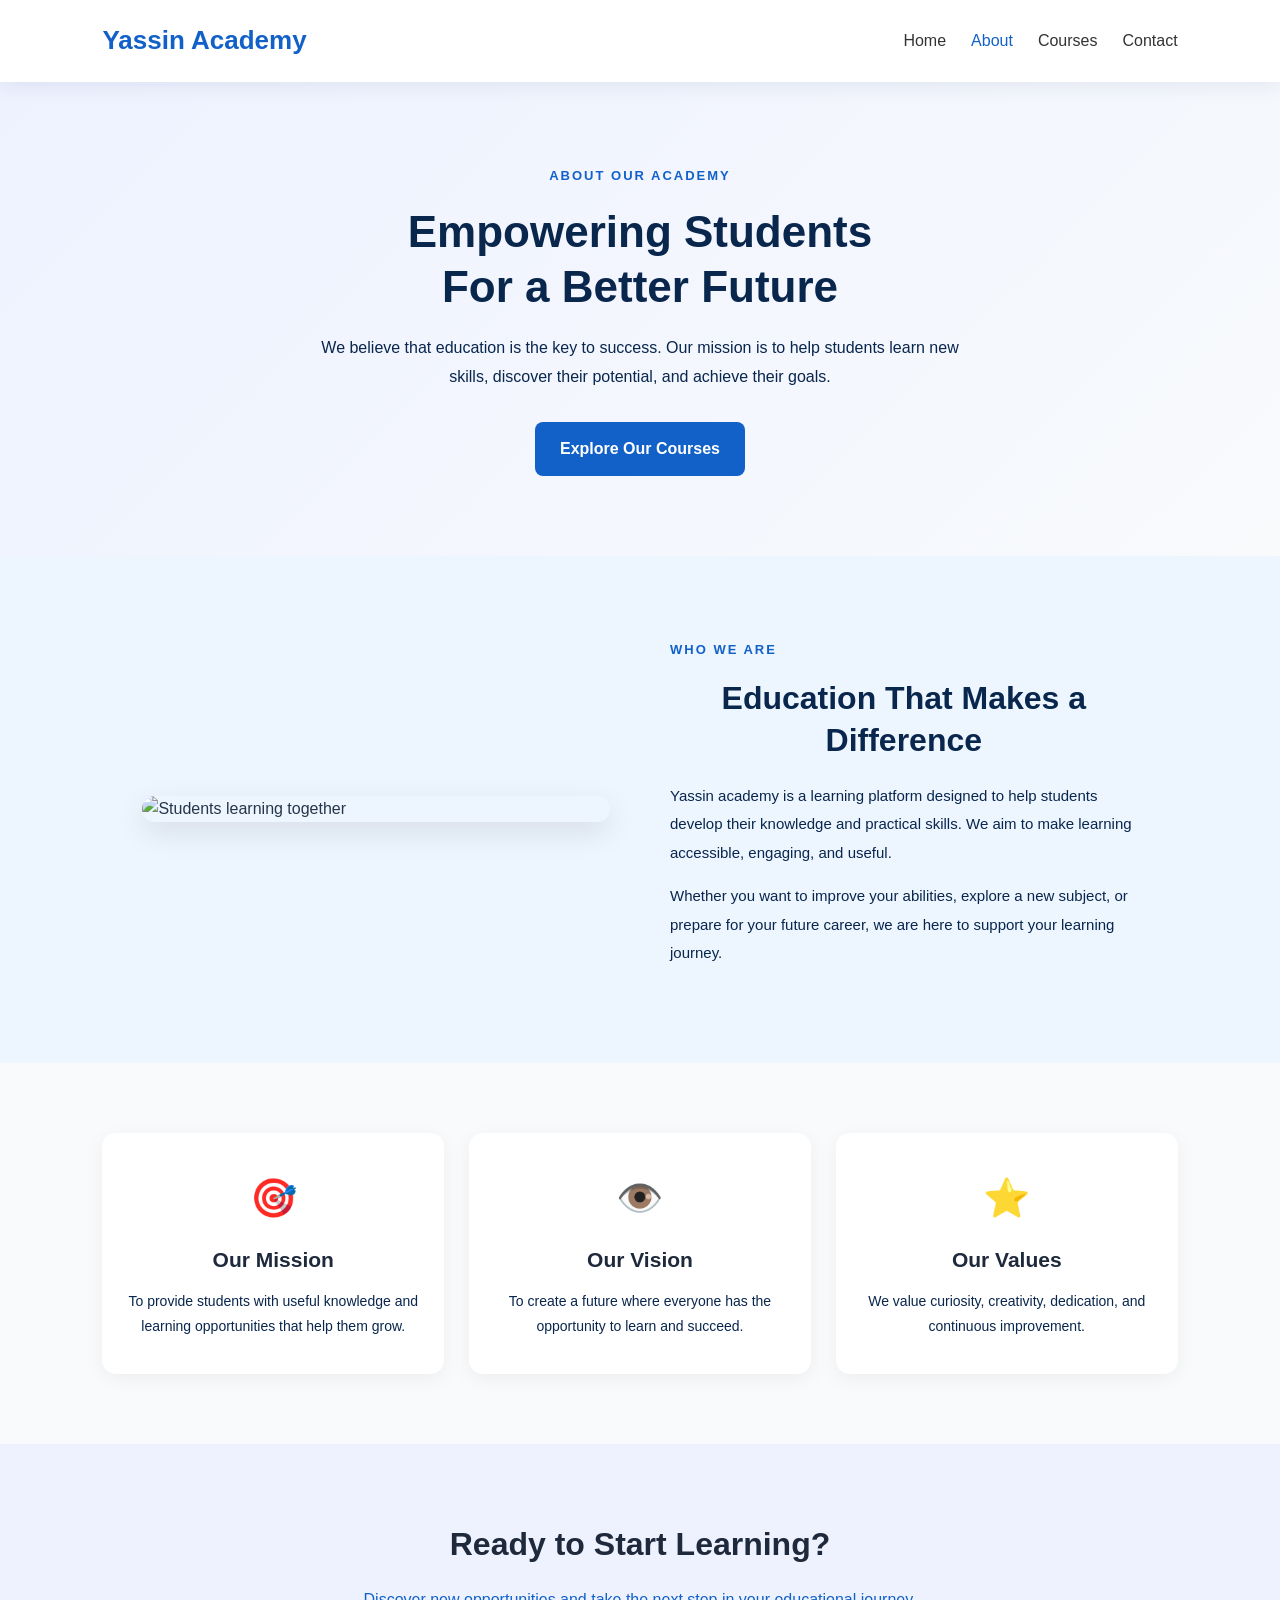
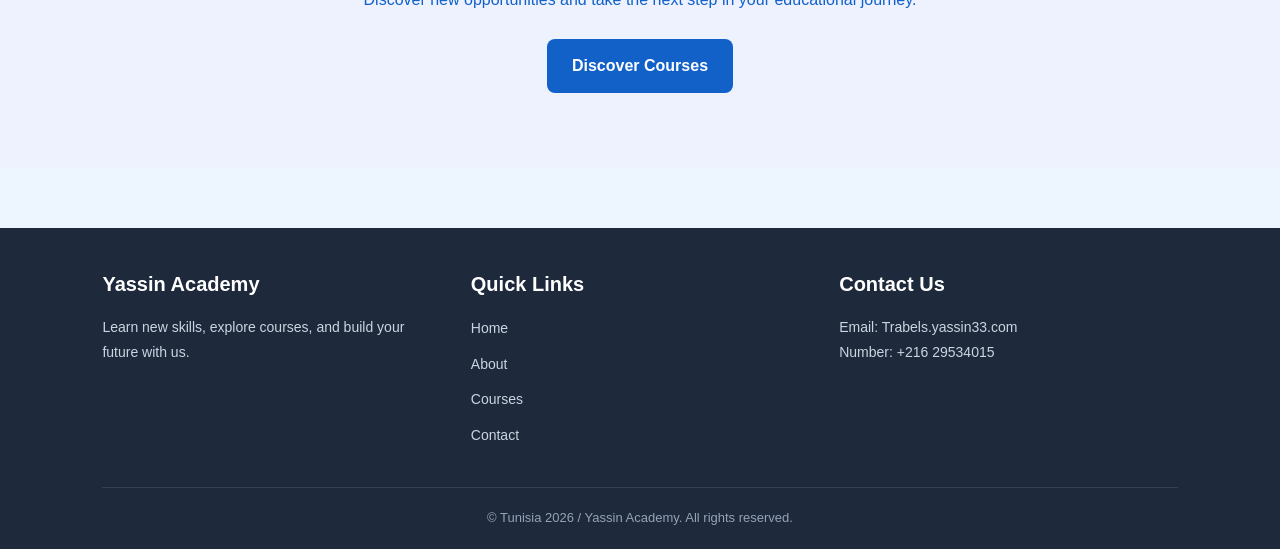
==== about.html @ bfb3c29d "Add files via upload" ====
<!DOCTYPE html>
<html lang="en">

<head>
    <meta charset="UTF-8">
    <meta name="viewport" content="width=device-width, initial-scale=1.0">

    <title>About Us | Yassin Academy</title>

    <link rel="stylesheet" href="styleAcademy.css">
    <link rel="stylesheet" href="styleabout.css">
</head>

<body>

    <!-- ===== HEADER / NAVBAR ===== -->
    <header>
        <nav>
            <a href="index.html" class="logo">Yassin Academy</a>

            <ul>
                <li><a href="index.html">Home</a></li>
                <li><a href="about.html" class="active">About</a></li>
                <li><a href="index.html#courses">Courses</a></li>
                <li><a href="contact.html">Contact</a></li>
            </ul>
        </nav>
    </header>

    <!-- ===== ABOUT HERO ===== -->
    <main>

        <section class="about-hero">
            <div class="about-hero-content">
                <span class="about-label">ABOUT OUR ACADEMY</span>

                <h1>Empowering Students<br>
                    <span>For a Better Future</span>
                </h1>

                <p>
                    We believe that education is the key to success.
                    Our mission is to help students learn new skills,
                    discover their potential, and achieve their goals.
                </p>

                <a href="index.html#courses" class="about-btn">
                    Explore Our Courses
                </a>
            </div>
        </section>

        <!-- ===== WHO WE ARE ===== -->
        <section class="who-we-are">

            <div class="about-image">
                <img
                    src="https://images.unsplash.com/photo-1523580494863-6f3031224c94?auto=format&fit=crop&w=900&q=80"
                    alt="Students learning together">
            </div>

            <div class="about-text">
                <span class="about-label">WHO WE ARE</span>

                <h2>Education That Makes a Difference</h2>

                <p>
                    Yassin academy is a learning platform designed to help
                    students develop their knowledge and practical skills.
                    We aim to make learning accessible, engaging, and useful.
                </p>

                <p>
                    Whether you want to improve your abilities, explore
                    a new subject, or prepare for your future career,
                    we are here to support your learning journey.
                </p>
            </div>

        </section>

        <!-- ===== OUR MISSION ===== -->
        <section class="mission-section">

            <div class="mission-card">
                <div class="mission-icon">🎯</div>
                <h3>Our Mission</h3>
                <p>
                    To provide students with useful knowledge and
                    learning opportunities that help them grow.
                </p>
            </div>

            <div class="mission-card">
                <div class="mission-icon">👁️</div>
                <h3>Our Vision</h3>
                <p>
                    To create a future where everyone has the
                    opportunity to learn and succeed.
                </p>
            </div>

            <div class="mission-card">
                <div class="mission-icon">⭐</div>
                <h3>Our Values</h3>
                <p>
                    We value curiosity, creativity, dedication,
                    and continuous improvement.
                </p>
            </div>

        </section>

        <!-- ===== CALL TO ACTION ===== -->
        <section class="about-cta">
            <h2>Ready to Start Learning?</h2>

            <p>
                Discover new opportunities and take the next
                step in your educational journey.
            </p>

            <a href="index.html#courses" class="about-btn">
                Discover Courses
            </a>
        </section>

    </main>
   

    <!-- ===== FOOTER ===== -->
    <footer>
        <div class="footer-container">

            <div class="footer-section">
                <h3>Yassin Academy</h3>
                <p>
                    Learn new skills, explore courses,
                    and build your future with us.
                </p>
            </div>

            <div class="footer-section">
                <h3>Quick Links</h3>
                <ul>
                    <li><a href="index.html">Home</a></li>
                    <li><a href="about.html">About</a></li>
                    <li><a href="index.html#courses">Courses</a></li>
                    <li><a href="contact.html">Contact</a></li>
                </ul>
            </div>

            <div class="footer-section">
                <h3>Contact Us</h3>
                <p>Email: Trabels.yassin33.com</p>
                <p>Number: +216 29534015</p>

            </div>

        </div>

        <div class="footer-bottom">
        <p>&copy; Tunisia 2026 / Yassin Academy. All rights reserved.</p>
        </div>
    </footer>
 <script src="academyJS.js"></script>

</body>

</html>
---- styleAcademy.css ----
/* ===== GLOBAL STYLES ===== */
* {
    margin: 0;
    padding: 0;
    box-sizing: border-box;
}

:root {
    --primary: #1261c9;
    --dark-blue: #09264d;
    --light-blue: #edf5ff;
    --gold: #f2bd48;
    --white: #ffffff;
    --text: #26364a;
}

html {
    scroll-behavior: smooth;
}

body {
    font-family: "Segoe UI", Arial, sans-serif;
    background-color: var(--light-blue);
    color: var(--text);
    line-height: 1.6;
}

img {
    max-width: 100%;
    height: auto;
}

a {
    text-decoration: none;
}

/* ===== HEADER ===== */
header {
    display: flex;
    align-items: center;
    justify-content: space-between;
    gap: 20px;
    padding: 18px 8%;
    background: var(--white);
    box-shadow: 0 4px 20px rgba(9, 38, 77, 0.08);
    position: sticky;
    top: 0;
    z-index: 100;
}

header h1 {
    color: var(--primary);
    font-size: 26px;
    font-weight: 800;
    letter-spacing: -0.5px;
}

/* ===== NAVIGATION ===== */
header nav {
    display: flex;
    flex-direction: column;
    align-items: flex-end;
    position: relative;
    gap: 0;
}

/* Links are hidden until the menu opens */
.nav-links {
    display: none;
    flex-direction: column;
    align-items: stretch;
    gap: 5px;

    position: absolute;
    top: calc(100% + 10px);
    right: 0;

    min-width: 190px;
    padding: 12px;

    background: var(--white);
    border: 1px solid #e7edf5;
    border-radius: 12px;
    box-shadow: 0 8px 25px rgba(9, 38, 77, 0.12);
}

/* Show links when JavaScript adds the active class */
header nav.active .nav-links {
    display: flex;
}

.nav-links a {
    display: block;
    padding: 10px 14px;
    color: var(--dark-blue);
    font-weight: 600;
    border-radius: 8px;
    transition: color 0.3s ease, background 0.3s ease;
}

.nav-links a:hover,
.nav-links a.active {
    color: var(--primary);
    background: var(--light-blue);
}

/* ===== GENERAL BUTTONS ===== */
button,
.btn {
    display: inline-block;
    border: none;
    border-radius: 10px;
    padding: 13px 25px;
    background: var(--primary);
    color: var(--white);
    font-size: 15px;
    font-weight: 700;
    text-decoration: none;
    cursor: pointer;
    transition: 0.3s ease;
}

button:hover,
.btn:hover {
    background: var(--dark-blue);
    transform: translateY(-3px);
    box-shadow: 0 8px 20px rgba(18, 97, 201, 0.2);
}

/* ===== HAMBURGER MENU BUTTON ===== */
/* Visible on desktop and mobile */
.menu-toggle {
    display: flex;
    align-items: center;
    justify-content: center;
    width: 50px;
    height: 45px;
    padding: 0;
    border: none;
    border-radius: 12px;
    background: var(--primary);
    color: var(--white);
    font-size: 27px;
    line-height: 1;
    cursor: pointer;
}

.menu-toggle:hover {
    background: var(--dark-blue);
    transform: none;
    box-shadow: none;
}

.menu-toggle:focus-visible,
.nav-links a:focus-visible,
.btn:focus-visible {
    outline: 3px solid var(--gold);
    outline-offset: 3px;
}

/* ===== HERO SECTION ===== */
.hero {
    min-height: 520px;
    padding: 90px 8%;
    display: flex;
    align-items: center;
    justify-content: space-between;
    gap: 50px;
    background:
        radial-gradient(
            circle at 90% 15%,
            rgba(242, 189, 72, 0.2),
            transparent 25%
        ),
        linear-gradient(135deg, #edf5ff, #ffffff);
}

.hero-content {
    max-width: 600px;
}

.hero h2 {
    color: var(--dark-blue);
    font-size: clamp(36px, 5vw, 58px);
    line-height: 1.15;
    margin-bottom: 22px;
    letter-spacing: -1.5px;
}

.hero h2 span {
    color: var(--primary);
}

.hero p {
    font-size: 17px;
    color: var(--dark-blue);
    margin-bottom: 30px;
    max-width: 500px;
}

/* ===== GENERAL SECTIONS ===== */
section {
    padding: 75px 8%;
    scroll-margin-top: 90px;
}

section h2 {
    color: var(--dark-blue);
    font-size: 34px;
    text-align: center;
    margin-bottom: 15px;
}

.section-description {
    text-align: center;
    color: var(--dark-blue);
    max-width: 600px;
    margin: 0 auto 40px;
}

/* ===== COURSES AND CARDS ===== */
.courses-container,
.cards-container {
    display: grid;
    grid-template-columns: repeat(3, minmax(0, 1fr));
    gap: 25px;
    margin-top: 40px;
}

.course-card,
.card {
    min-width: 0;
    background: var(--white);
    padding: 30px;
    border: 1px solid #e7edf5;
    border-radius: 18px;
    box-shadow: 0 8px 25px rgba(9, 38, 77, 0.04);
    transition:
        transform 0.3s ease,
        box-shadow 0.3s ease,
        border-color 0.3s ease;
}

.course-card:hover,
.card:hover {
    transform: translateY(-8px);
    border-color: #b9d6ff;
    box-shadow: 0 18px 40px rgba(9, 38, 77, 0.10);
}

.course-card h3,
.card h3 {
    color: var(--dark-blue);
    font-size: 21px;
    margin-bottom: 12px;
}

.course-card p,
.card p {
    color: var(--dark-blue);
    margin-bottom: 20px;
}

.course-card a,
.card a {
    color: var(--primary);
    font-weight: 700;
    text-decoration: none;
}

.course-card a:hover,
.card a:hover {
    color: var(--dark-blue);
}

/* ===== CARD IMAGES ===== */
.course-card img,
.card img {
    display: block;
    width: 100%;
    height: 200px;
    object-fit: cover;
    border-radius: 12px;
    margin-bottom: 18px;
}

/* ===== FORMS ===== */
form {
    max-width: 450px;
    margin: 30px auto;
    padding: 35px;
    background: var(--white);
    border-radius: 20px;
    box-shadow: 0 15px 45px rgba(9, 38, 77, 0.09);
}

form h2 {
    text-align: center;
    color: var(--dark-blue);
    margin-bottom: 25px;
}

label {
    display: block;
    margin: 15px 0 7px;
    color: var(--dark-blue);
    font-weight: 600;
}

input,
textarea,
select {
    width: 100%;
    padding: 13px 15px;
    border: 1px solid #d9e2ef;
    border-radius: 10px;
    font: inherit;
    color: var(--text);
    background: #fbfdff;
    outline: none;
    transition: border-color 0.3s, box-shadow 0.3s;
}

input:focus,
textarea:focus,
select:focus {
    border-color: var(--primary);
    box-shadow: 0 0 0 4px rgba(18, 97, 201, 0.10);
}

form button {
    width: 100%;
    margin-top: 22px;
}

/* ===== CONTACT SECTION ===== */
.contact-section {
    background: linear-gradient(135deg, #edf5ff, #ffffff);
    padding: 80px 8%;
}

.contact-header {
    max-width: 700px;
    margin: 0 auto 45px;
    text-align: center;
}

.contact-tag {
    display: inline-block;
    color: var(--primary);
    font-size: 13px;
    font-weight: 800;
    letter-spacing: 2px;
    margin-bottom: 12px;
}

.contact-header h2 {
    color: var(--dark-blue);
    font-size: clamp(28px, 4vw, 40px);
    line-height: 1.2;
    margin-bottom: 15px;
}

.contact-header p {
    color: var(--dark-blue);
}

.contact-wrapper {
    display: grid;
    grid-template-columns: 0.85fr 1.15fr;
    gap: 30px;
    max-width: 1150px;
    margin: 0 auto;
    align-items: stretch;
}

/* Contact information panel */
.contact-details {
    display: flex;
    flex-direction: column;
    min-width: 0;
    padding: 38px 30px;
    background: var(--dark-blue);
    color: var(--white);
    border-radius: 20px;
}

.contact-details h3 {
    color: var(--white);
    font-size: 24px;
    margin-bottom: 12px;
}

.contact-details .details-description {
    color: #d4dfef;
    margin-bottom: 30px;
}

.contact-detail {
    display: flex;
    align-items: center;
    gap: 15px;
    min-width: 0;
    margin-bottom: 25px;
}

.contact-icon {
    display: flex;
    align-items: center;
    justify-content: center;
    flex-shrink: 0;
    width: 45px;
    height: 45px;
    background: rgba(255, 255, 255, 0.12);
    color: var(--gold);
    border-radius: 12px;
    font-size: 22px;
}

.contact-detail h4 {
    color: var(--white);
    margin-bottom: 3px;
}

.contact-detail p {
    color: #d4dfef;
    overflow-wrap: anywhere;
}

.contact-decoration {
    margin-top: auto;
    padding-top: 25px;
    color: var(--gold);
    font-size: 13px;
    font-weight: 800;
    letter-spacing: 2px;
}

/* ===== FOOTER ===== */
footer {
    background-color: #1e293b;
    color: var(--white);
    padding: 40px 8% 20px;
    margin-top: 60px;
}

.footer-container {
    display: flex;
    justify-content: space-between;
    align-items: flex-start;
    flex-wrap: wrap;
    gap: 30px;
    max-width: 1200px;
    margin: 0 auto;
}

.footer-section {
    flex: 1;
    min-width: 200px;
}

.footer-section h3 {
    font-size: 20px;
    margin-bottom: 15px;
    color: var(--white);
}

.footer-section p {
    font-size: 14px;
    line-height: 1.8;
    color: #cbd5e1;
}

.footer-section ul {
    list-style: none;
}

.footer-section ul li {
    margin-bottom: 10px;
}

.footer-section ul li a {
    color: #cbd5e1;
    text-decoration: none;
    font-size: 14px;
    transition: color 0.3s ease;
}

.footer-section ul li a:hover {
    color: var(--gold);
}

.footer-bottom {
    border-top: 1px solid #334155;
    margin-top: 30px;
    padding-top: 20px;
    text-align: center;
}

.footer-bottom p {
    font-size: 13px;
    color: #94a3b8;
    margin: 0;
}

/* ===== TABLET RESPONSIVE ===== */
@media (max-width: 900px) {
    .courses-container,
    .cards-container {
        grid-template-columns: repeat(2, minmax(0, 1fr));
    }

    .contact-wrapper {
        grid-template-columns: 1fr;
    }
}

/* ===== MOBILE RESPONSIVE ===== */
@media (max-width: 768px) {
    header {
        flex-wrap: wrap;
        gap: 15px;
        padding: 15px 6%;
    }

    header h1 {
        font-size: 23px;
    }

    header nav {
        margin-left: auto;
        align-items: flex-end;
        flex-direction: column;
        gap: 0;
    }

    /* Hamburger remains visible */
    .menu-toggle {
        display: flex;
    }

    /* Keep links hidden until menu opens */
    .nav-links {
        display: none;
    }

    header nav.active .nav-links {
        display: flex;
    }

    .hero {
        min-height: auto;
        padding: 65px 6%;
    }

    section {
        padding: 55px 6%;
    }

    section h2 {
        font-size: 29px;
    }

    .footer-container {
        flex-direction: column;
        gap: 25px;
    }

    .footer-section {
        min-width: 100%;
    }

    footer {
        padding: 30px 6% 20px;
    }
}

/* ===== SMALL MOBILE SCREENS ===== */
@media (max-width: 480px) {
    .courses-container,
    .cards-container {
        grid-template-columns: 1fr;
    }

    .hero h2 {
        font-size: 36px;
    }

    .hero p {
        font-size: 16px;
    }

    .contact-details {
        padding: 30px 22px;
    }

    form {
        padding: 25px 20px;
    }
}

/* ===== REDUCED MOTION ACCESSIBILITY ===== */
@media (prefers-reduced-motion: reduce) {
    html {
        scroll-behavior: auto;
    }

    *,
    *::before,
    *::after {
        transition-duration: 0.01ms !important;
        animation-duration: 0.01ms !important;
        animation-iteration-count: 1 !important;
    }
}
---- styleabout.css ----
/* ===== ABOUT PAGE ===== */

.about-hero {
    min-height: 430px;
    display: flex;
    align-items: center;
    justify-content: center;
    text-align: center;
    padding: 80px 8%;
    background: linear-gradient(135deg, #eef2ff, #f8fafc);
}

.about-hero-content {
    max-width: 800px;
}

.about-label {
    display: inline-block;
    color: #1261c9;
    font-size: 13px;
    font-weight: bold;
    letter-spacing: 2px;
    margin-bottom: 18px;
}

.about-hero h1 {
    font-size: 44px;
    line-height: 1.25;
    color:  #09264d;
    margin-bottom: 20px;
}

.about-hero h1 span {
    color: #09264d;
}

.about-hero p {
    max-width: 650px;
    margin: 0 auto 30px;
    color: #09264d;
    font-size: 16px;
    line-height: 1.8;
}

.about-btn {
    display: inline-block;
    padding: 14px 25px;
    background-color: #1261c9;
    color: white;
    text-decoration: none;
    font-weight: bold;
    border-radius: 8px;
    transition: 0.3s;
}

.about-btn:hover {
    background-color: #1261c9;
    transform: translateY(-2px);
}

/* ===== WHO WE ARE ===== */

.who-we-are {
    display: flex;
    align-items: center;
    justify-content: center;
    gap: 60px;
    max-width: 1200px;
    margin: 0 auto;
    padding: 80px 8%;
}

.about-image {
    flex: 1;
    min-width: 0;
}

.about-image img {
    width: 100%;
    display: block;
    border-radius: 16px;
    object-fit: cover;
    box-shadow: 0 10px 30px rgba(0, 0, 0, 0.1);
}

.about-text {
    flex: 1;
}

.about-text h2 {
    font-size: 32px;
    line-height: 1.3;
    color: #09264d;
    margin-bottom: 20px;
}

.about-text p {
    color: #09264d;
    font-size: 15px;
    line-height: 1.9;
    margin-bottom: 15px;
}

/* ===== MISSION / VISION / VALUES ===== */

.mission-section {
    display: grid;
    grid-template-columns: repeat(3, 1fr);
    gap: 25px;
    padding: 70px 8%;
    background-color: #f8fafc;
}

.mission-card {
    background-color: white;
    text-align: center;
    padding: 35px 25px;
    border-radius: 14px;
    box-shadow: 0 5px 20px rgba(0, 0, 0, 0.05);
    transition: transform 0.3s, box-shadow 0.3s;
}

.mission-card:hover {
    transform: translateY(-6px);
    box-shadow: 0 10px 25px rgba(0, 0, 0, 0.09);
}

.mission-icon {
    font-size: 38px;
    margin-bottom: 15px;
}

.mission-card h3 {
    color: #1e293b;
    font-size: 21px;
    margin-bottom: 12px;
}

.mission-card p {
    color: #09264d;
    font-size: 14px;
    line-height: 1.8;
}

/* ===== CALL TO ACTION ===== */

.about-cta {
    text-align: center;
    padding: 75px 20px;
    background-color: #eef2ff;
}

.about-cta h2 {
    font-size: 32px;
    color: #1e293b;
    margin-bottom: 15px;
}

.about-cta p {
    color: #1261c9;
    font-size: 16px;
    margin-bottom: 25px;
    line-height: 1.8;
}

/* ===== RESPONSIVE DESIGN ===== */

@media (max-width: 768px) {

    .about-hero {
        padding: 60px 6%;
    }

    .about-hero h1 {
        font-size: 34px;
    }

    .who-we-are {
        flex-direction: column;
        gap: 30px;
        padding: 50px 6%;
    }

    .about-text h2 {
        font-size: 27px;
    }

    .mission-section {
        grid-template-columns: 1fr;
        padding: 50px 6%;
    }

    .about-cta h2 {
        font-size: 27px;
    }
}

@media (max-width: 400px) {

    .about-hero h1 {
        font-size: 29px;
    }

    .about-hero p {
        font-size: 14px;
    }

    .about-btn {
        padding: 12px 18px;
        font-size: 14px;
    }
}

/* ===== FIX NAVBAR ===== */

header {
    width: 100%;
    padding: 20px 8%;
    background: #fff;
}

header nav {
    display: flex;
    flex-direction: row;
    justify-content: space-between;
    align-items: center;
    width: 100%;
}

header nav .logo {
    font-size: 26px;
    font-weight: bold;
    text-decoration: none;
    color: #1261c9;
}

header nav ul {
    display: flex;
    flex-direction: row;
    align-items: center;
    gap: 25px;
    list-style: none;
    margin: 0;
    padding: 0;
}

header nav ul li a {
    text-decoration: none;
    color: #333;
    font-size: 16px;
}

header nav ul li a:hover,
header nav ul li a.active {
    color: #1261c9;
}
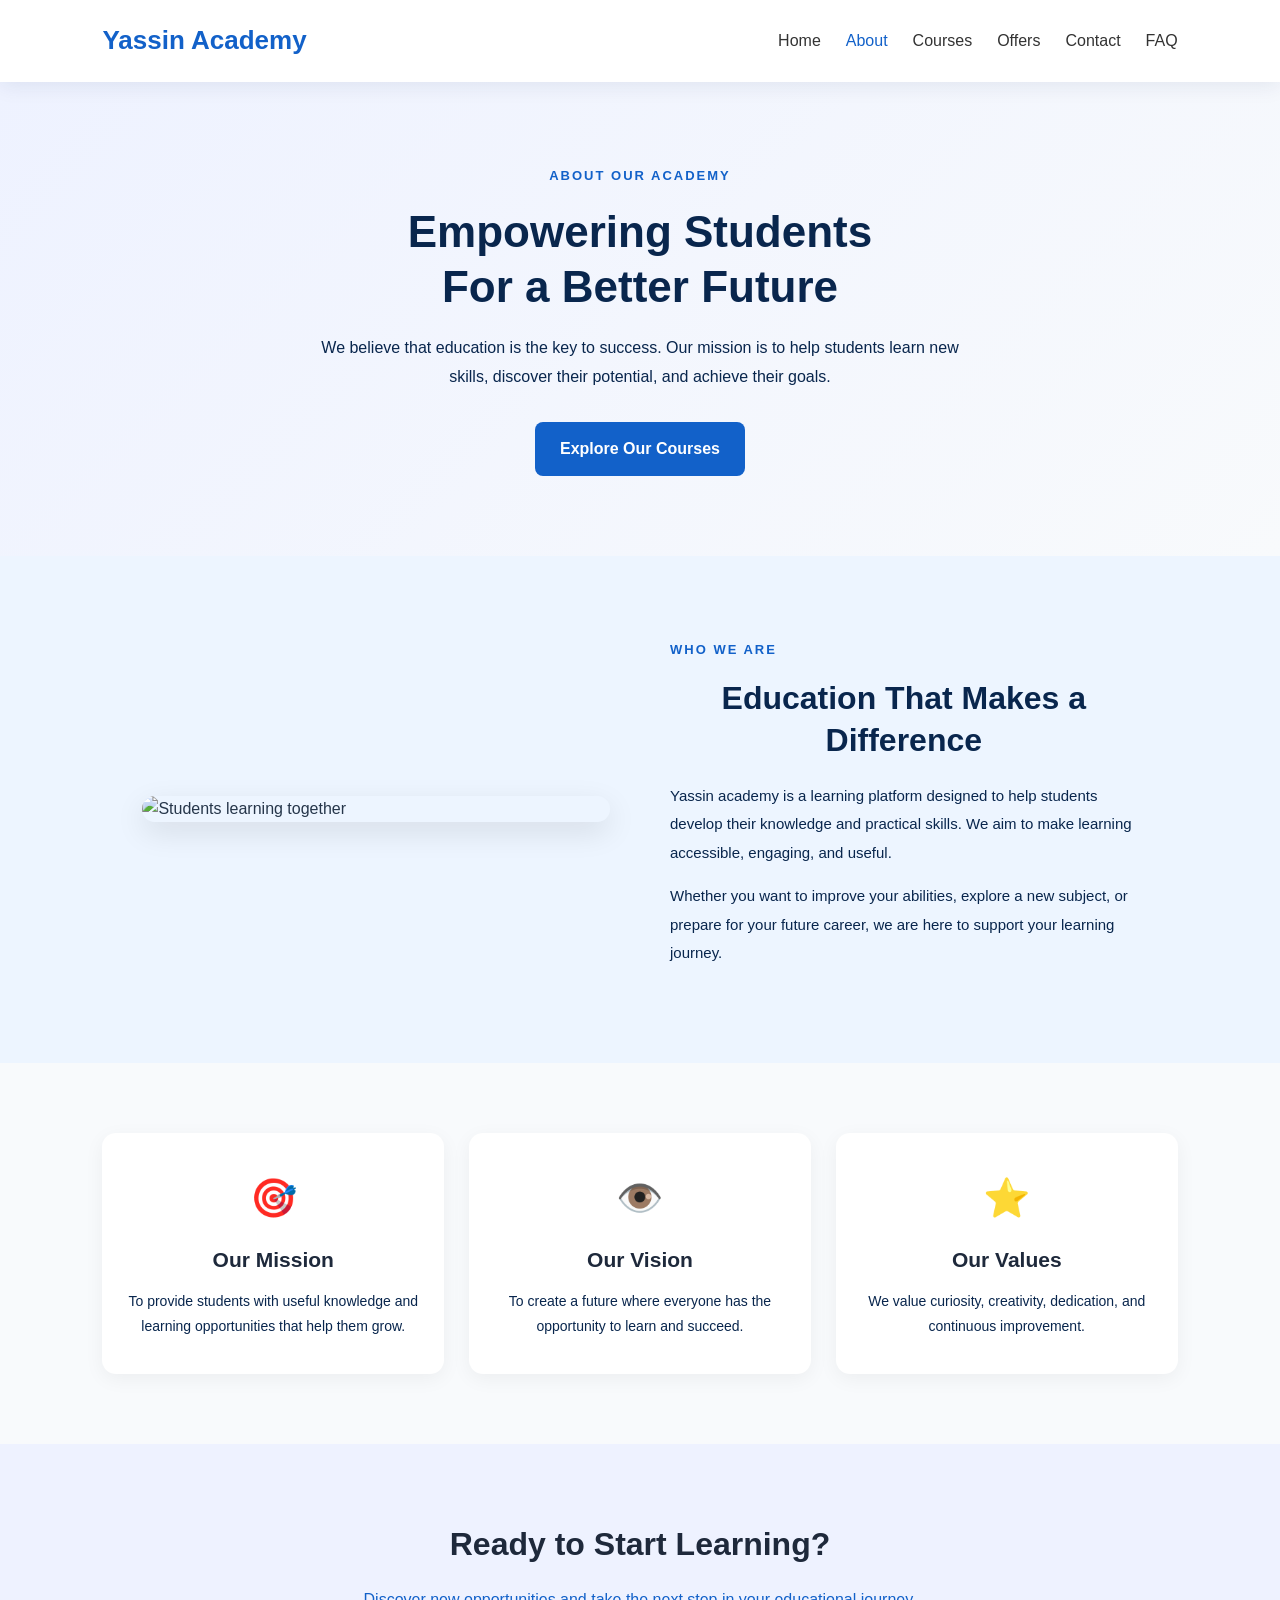
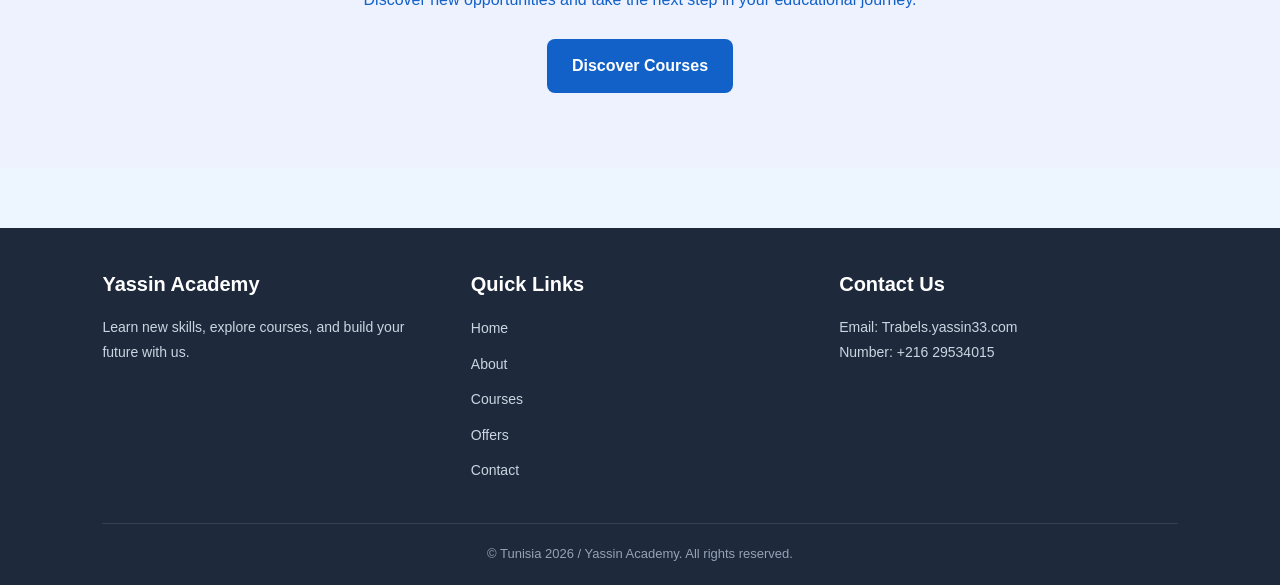
==== commit 5a72016d: "Add files via upload" ====
--- a/about.html
+++ b/about.html
@@ -14,7 +14,6 @@
 
 <body>
 
-    <!-- ===== HEADER / NAVBAR ===== -->
     <header>
         <nav>
             <a href="index.html" class="logo">Yassin Academy</a>
@@ -23,12 +22,14 @@
                 <li><a href="index.html">Home</a></li>
                 <li><a href="about.html" class="active">About</a></li>
                 <li><a href="index.html#courses">Courses</a></li>
+                <li><a href="subscription.html">Offers</a></li>
+
                 <li><a href="contact.html">Contact</a></li>
+                <li><a href="faq.html">FAQ</a></li>
             </ul>
         </nav>
     </header>
 
-    <!-- ===== ABOUT HERO ===== -->
     <main>
 
         <section class="about-hero">
@@ -51,7 +52,6 @@
             </div>
         </section>
 
-        <!-- ===== WHO WE ARE ===== -->
         <section class="who-we-are">
 
             <div class="about-image">
@@ -80,7 +80,6 @@
 
         </section>
 
-        <!-- ===== OUR MISSION ===== -->
         <section class="mission-section">
 
             <div class="mission-card">
@@ -112,7 +111,6 @@
 
         </section>
 
-        <!-- ===== CALL TO ACTION ===== -->
         <section class="about-cta">
             <h2>Ready to Start Learning?</h2>
 
@@ -129,7 +127,6 @@
     </main>
    
 
-    <!-- ===== FOOTER ===== -->
     <footer>
         <div class="footer-container">
 
@@ -147,6 +144,8 @@
                     <li><a href="index.html">Home</a></li>
                     <li><a href="about.html">About</a></li>
                     <li><a href="index.html#courses">Courses</a></li>
+                     <li><a href="subscription.html">Offers</a></li>
+
                     <li><a href="contact.html">Contact</a></li>
                 </ul>
             </div>
--- a/styleAcademy.css
+++ b/styleAcademy.css
@@ -41,71 +41,171 @@
     align-items: center;
     justify-content: space-between;
     gap: 20px;
-    padding: 18px 8%;
+    padding: 18px 30px 18px 9px;
     background: var(--white);
     box-shadow: 0 4px 20px rgba(9, 38, 77, 0.08);
     position: sticky;
     top: 0;
-    z-index: 100;
-}
-
-header h1 {
+    z-index: 1000;
+
+}
+
+/* ===== HAMBURGER + TITLE ===== */
+.header-left {
+    display: flex;
+    align-items: center;
+    gap: 20px;
+    position: relative;
+}
+
+.header-left h1 {
+    margin: 0;
     color: var(--primary);
-    font-size: 26px;
+    font-size: 30px;
     font-weight: 800;
     letter-spacing: -0.5px;
-}
-
-/* ===== NAVIGATION ===== */
-header nav {
-    display: flex;
-    flex-direction: column;
-    align-items: flex-end;
-    position: relative;
-    gap: 0;
-}
-
-/* Links are hidden until the menu opens */
-.nav-links {
+    white-space: nowrap;
+}
+
+/* ===== HAMBURGER BUTTON ===== */
+.menu-toggle {
+    display: flex;
+    align-items: center;
+    justify-content: center;
+    flex-shrink: 0;
+    width: 45px;
+    height: 42px;
+    padding: 0;
+    border: none;
+    border-radius: 10px;
+    background: var(--primary);
+    color: var(--white);
+    font-size: 25px;
+    line-height: 1;
+    cursor: pointer;
+}
+
+.menu-toggle:hover {
+    background: var(--dark-blue);
+    transform: none;
+    box-shadow: none;
+}
+
+/* ===== DROPDOWN MENU ===== */
+.header-left .nav-links {
     display: none;
     flex-direction: column;
     align-items: stretch;
     gap: 5px;
-
     position: absolute;
-    top: calc(100% + 10px);
-    right: 0;
-
+    top: calc(100% + 18px);
+    left: 0;
     min-width: 190px;
     padding: 12px;
-
-    background: var(--white);
-    border: 1px solid #e7edf5;
+    background: var(--dark-blue);
+    border: 1px solid #1b416e;
     border-radius: 12px;
-    box-shadow: 0 8px 25px rgba(9, 38, 77, 0.12);
-}
-
-/* Show links when JavaScript adds the active class */
-header nav.active .nav-links {
-    display: flex;
-}
-
-.nav-links a {
+    box-shadow: 0 8px 25px rgba(9, 38, 77, 0.2);
+    z-index: 1001;
+}
+
+.header-left .nav-links.active {
+    display: flex;
+}
+
+.header-left .nav-links a {
     display: block;
     padding: 10px 14px;
-    color: var(--dark-blue);
+    color: var(--white);
     font-weight: 600;
     border-radius: 8px;
     transition: color 0.3s ease, background 0.3s ease;
 }
 
-.nav-links a:hover,
-.nav-links a.active {
-    color: var(--primary);
-    background: var(--light-blue);
+.header-left .nav-links a:hover,
+.header-left .nav-links a.active {
+    color: var(--dark-blue);
+    background: darkgray;
+}
+
+/* ===== LOGIN + SIGNUP BUTTONS ===== */
+header nav {
+    display: flex;
+    align-items: center;
+    margin-left: auto;
+}
+
+.nav-actions {
+    display: flex;
+    align-items: center;
+    gap: 10px;
+}
+
+/* Log in stays blue */
+.nav-actions .login-btn {
+    display: inline-block;
+    padding: 10px 18px;
+    background: var(--primary);
+    color: var(--white);
+    border: none;
+    border-radius: 10px;
+    text-align: center;
+    font-size: 15px;
+    font-weight: 600;
+    white-space: nowrap;
+    transition: 0.3s ease;
+}
+.nav-actions .Offers-btn {
+    display: inline-block;
+    padding: 10px 18px;
+    background: var(--primary);
+    color: var(--white);
+    border: none;
+    border-radius: 10px;
+    text-align: center;
+    font-size: 15px;
+    font-weight: 600;
+    white-space: nowrap;
+    transition: 0.3s ease;
+}
+
+
+/* Sign up is light grey */
+.nav-actions .signup-btn {
+    display: inline-block;
+    padding: 10px 18px;
+    background: #d3d3d3;
+    color: var(--dark-blue);
+    border: none;
+    border-radius: 10px;
+    text-align: center;
+    font-size: 15px;
+    font-weight: 600;
+    white-space: nowrap;
+    transition: 0.3s ease;
+}
+
+.nav-actions .login-btn:hover {
+    background: var(--dark-blue);
+    transform: translateY(-2px);
+    box-shadow: 0 8px 20px rgba(18, 97, 201, 0.2);
+}
+
+.nav-actions .signup-btn:hover {
+    background: #bfbfbf;
+    color: var(--dark-blue);
+    transform: translateY(-2px);
+    box-shadow: 0 8px 20px rgba(0, 0, 0, 0.15);
+}
+.nav-actions .offers-btn:hover {
+    background: #bfbfbf;
+    color: var(--dark-blue);
+    transform: translateY(-2px);
+    box-shadow: 0 8px 20px rgba(0, 0, 0, 0.15);
 }
 
 /* ===== GENERAL BUTTONS ===== */
+/* Preserved to maintain the original Explore Courses button style */
 button,
 .btn {
     display: inline-block;
@@ -128,35 +228,30 @@
     box-shadow: 0 8px 20px rgba(18, 97, 201, 0.2);
 }
 
-/* ===== HAMBURGER MENU BUTTON ===== */
-/* Visible on desktop and mobile */
+/* Keep hamburger and account buttons independent of general button styles */
 .menu-toggle {
-    display: flex;
-    align-items: center;
-    justify-content: center;
-    width: 50px;
-    height: 45px;
     padding: 0;
-    border: none;
-    border-radius: 12px;
-    background: var(--primary);
-    color: var(--white);
-    font-size: 27px;
-    line-height: 1;
-    cursor: pointer;
+    font-weight: 400;
 }
 
 .menu-toggle:hover {
-    background: var(--dark-blue);
     transform: none;
     box-shadow: none;
 }
 
-.menu-toggle:focus-visible,
-.nav-links a:focus-visible,
-.btn:focus-visible {
-    outline: 3px solid var(--gold);
-    outline-offset: 3px;
+.nav-actions .login-btn,
+.nav-actions .signup-btn,
+    .nav-actions .offers-btn {
+
+    padding: 10px 18px;
+    font-weight: 600;
+}
+
+.nav-actions .login-btn:hover,
+.nav-actions .signup-btn:hover,
+    .nav-actions .offers-btn {
+
+    transform: translateY(-2px);
 }
 
 /* ===== HERO SECTION ===== */
@@ -197,6 +292,24 @@
     color: var(--dark-blue);
     margin-bottom: 30px;
     max-width: 500px;
+}
+
+/* ===== EXPLORE COURSES BUTTON ===== */
+.hero .btn {
+    display: inline-block;
+    padding: 13px 25px;
+    background: var(--primary);
+    color: var(--white);
+    border-radius: 10px;
+    font-size: 15px;
+    font-weight: 700;
+    text-decoration: none;
+}
+
+.hero .btn:hover {
+    background: var(--dark-blue);
+    transform: translateY(-3px);
+    box-shadow: 0 8px 20px rgba(18, 97, 201, 0.2);
 }
 
 /* ===== GENERAL SECTIONS ===== */
@@ -488,7 +601,7 @@
 }
 
 .footer-section ul li a:hover {
-    color: var(--gold);
+    color: darkgray;
 }
 
 .footer-bottom {
@@ -519,34 +632,33 @@
 /* ===== MOBILE RESPONSIVE ===== */
 @media (max-width: 768px) {
     header {
-        flex-wrap: wrap;
-        gap: 15px;
-        padding: 15px 6%;
-    }
-
-    header h1 {
-        font-size: 23px;
-    }
-
-    header nav {
-        margin-left: auto;
-        align-items: flex-end;
-        flex-direction: column;
-        gap: 0;
-    }
-
-    /* Hamburger remains visible */
+        padding: 15px 12px;
+        gap: 12px;
+    }
+
+    .header-left {
+        gap: 10px;
+    }
+
+    .header-left h1 {
+        font-size: clamp(18px, 3.5vw, 26px);
+    }
+
     .menu-toggle {
-        display: flex;
-    }
-
-    /* Keep links hidden until menu opens */
-    .nav-links {
-        display: none;
-    }
-
-    header nav.active .nav-links {
-        display: flex;
+        width: 40px;
+        height: 40px;
+    }
+
+    .nav-actions {
+        gap: 6px;
+    }
+
+    .nav-actions .login-btn,
+    .nav-actions .signup-btn,
+    .nav-actions .offers-btn {
+    
+        padding: 9px 10px;
+        font-size: 13px;
     }
 
     .hero {
@@ -578,6 +690,37 @@
 
 /* ===== SMALL MOBILE SCREENS ===== */
 @media (max-width: 480px) {
+    header {
+        gap: 8px;
+        padding: 12px 8px;
+    }
+
+    .header-left {
+        gap: 8px;
+    }
+
+    .header-left h1 {
+        font-size: 18px;
+    }
+
+    .menu-toggle {
+        width: 36px;
+        height: 38px;
+        font-size: 22px;
+    }
+
+    .nav-actions {
+        gap: 5px;
+    }
+
+    .nav-actions .login-btn,
+    .nav-actions .signup-btn,
+    .nav-actions .offers-btn {
+
+        padding: 8px 7px;
+        font-size: 12px;
+    }
+
     .courses-container,
     .cards-container {
         grid-template-columns: 1fr;
@@ -614,3 +757,26 @@
         animation-iteration-count: 1 !important;
     }
 }
+.hero img {
+    display: block;
+    width: 100%;
+    height: auto;
+    border-radius: 12px;
+}
+/* ===== SUBSCRIPTION BUTTON ===== */
+/* ===== SUBSCRIPTION BUTTON ===== */
+.subscribe-btn {
+    background-color: #f2bd48;
+    color: #09264d;
+    padding: 10px 22px;
+    border-radius: 8px;
+    text-decoration: none;
+    font-weight: bold;
+    transition: all 0.3s ease;
+    white-space: nowrap;
+}
+
+.subscribe-btn:hover {
+    background-color: #dca52d;
+    transform: translateY(-2px);
+}
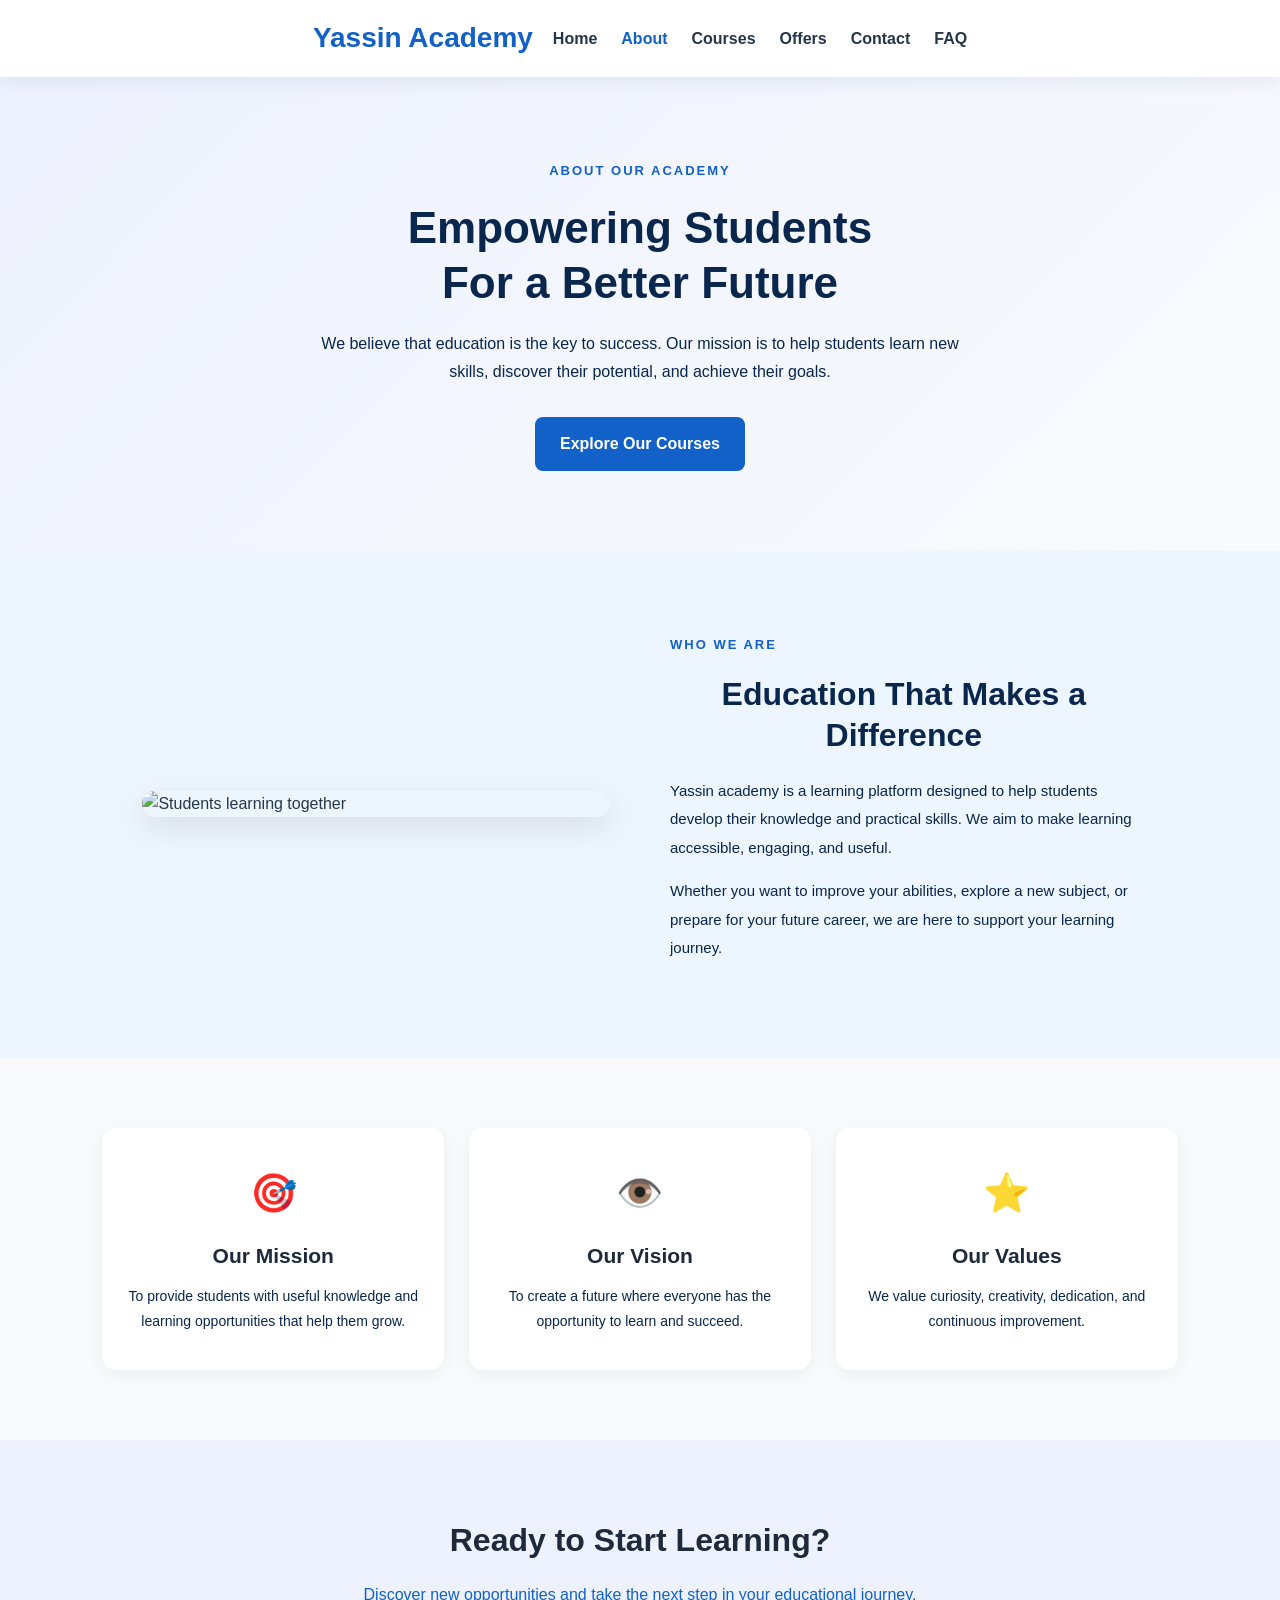
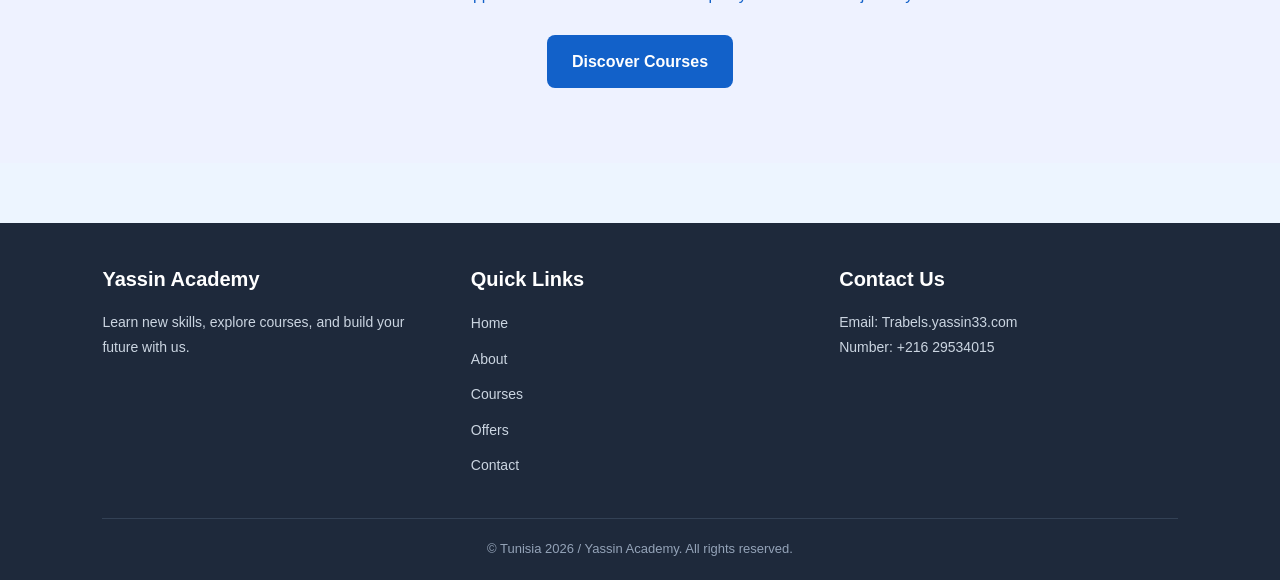
==== commit f0007e3e: "Update about.html" ====
--- a/about.html
+++ b/about.html
@@ -14,21 +14,29 @@
 
 <body>
 
-    <header>
-        <nav>
-            <a href="index.html" class="logo">Yassin Academy</a>
+    <header class="about-header">
+    <div class="about-nav">
 
-            <ul>
-                <li><a href="index.html">Home</a></li>
-                <li><a href="about.html" class="active">About</a></li>
-                <li><a href="index.html#courses">Courses</a></li>
-                <li><a href="subscription.html">Offers</a></li>
+        <a href="index.html" class="logo">Yassin Academy</a>
 
-                <li><a href="contact.html">Contact</a></li>
-                <li><a href="faq.html">FAQ</a></li>
-            </ul>
-        </nav>
-    </header>
+        <button class="menu-toggle"
+                type="button"
+                aria-label="Toggle navigation"
+                aria-expanded="false">
+            ☰
+        </button>
+
+        <ul class="nav-links">
+            <li><a href="index.html">Home</a></li>
+            <li><a href="about.html" class="active">About</a></li>
+            <li><a href="index.html#courses">Courses</a></li>
+            <li><a href="subscription.html">Offers</a></li>
+            <li><a href="contact.html">Contact</a></li>
+            <li><a href="faq.html">FAQ</a></li>
+        </ul>
+
+    </div>
+</header>
 
     <main>
 
--- a/styleAcademy.css
+++ b/styleAcademy.css
@@ -779,4 +779,503 @@
 .subscribe-btn:hover {
     background-color: #dca52d;
     transform: translateY(-2px);
-}+}
+
+/* ===== IMPROVED MOBILE RESPONSIVENESS ===== */
+
+/* Prevent horizontal scrolling */
+html,
+body {
+    width: 100%;
+    max-width: 100%;
+    overflow-x: clip;
+}
+
+img {
+    max-width: 100%;
+    height: auto;
+}
+
+/* Tablet and mobile */
+@media (max-width: 768px) {
+
+    /* Header layout */
+    header {
+        flex-wrap: wrap;
+        gap: 12px;
+        padding: 12px 16px;
+    }
+
+    .header-left {
+        gap: 10px;
+        min-width: 0;
+        flex: 1;
+    }
+
+    .header-left h1 {
+        font-size: clamp(17px, 4vw, 24px);
+        white-space: normal;
+        overflow-wrap: anywhere;
+    }
+
+    .menu-toggle {
+        width: 40px;
+        height: 40px;
+        flex-shrink: 0;
+    }
+
+    /* Account buttons */
+    header nav {
+        width: 100%;
+        margin-left: 0;
+    }
+
+    .nav-actions {
+        display: flex;
+        width: 100%;
+        gap: 8px;
+    }
+
+    .nav-actions a {
+        flex: 1;
+        min-width: 0;
+        text-align: center;
+        padding: 10px 6px !important;
+        font-size: 13px !important;
+    }
+
+    /* Dropdown menu */
+    .header-left .nav-links {
+        top: calc(100% + 12px);
+        left: 0;
+        width: min(260px, calc(100vw - 32px));
+        min-width: 0;
+        max-height: 70vh;
+        overflow-y: auto;
+    }
+
+    /* Hero section: text and image stack vertically */
+    .hero {
+        flex-direction: column;
+        align-items: stretch;
+        gap: 28px;
+        padding: 45px 20px;
+    }
+
+    .hero-content {
+        width: 100%;
+        max-width: 100%;
+    }
+
+    .hero h2 {
+        font-size: clamp(30px, 7vw, 42px);
+        letter-spacing: -0.8px;
+        overflow-wrap: break-word;
+    }
+
+    .hero p {
+        font-size: 16px;
+    }
+
+    .hero img {
+        width: 100%;
+        max-height: 320px;
+        object-fit: contain;
+    }
+
+    /* Page sections */
+    section {
+        padding: 45px 20px;
+    }
+
+    section h2 {
+        font-size: clamp(25px, 6vw, 32px);
+    }
+
+    /* Cards */
+    .courses-container,
+    .cards-container {
+        grid-template-columns: repeat(2, minmax(0, 1fr));
+        gap: 16px;
+    }
+
+    .course-card,
+    .card {
+        padding: 20px;
+    }
+
+    /* Contact section */
+    .contact-section {
+        padding: 45px 20px;
+    }
+
+    .contact-wrapper {
+        grid-template-columns: minmax(0, 1fr);
+    }
+
+    .contact-details {
+        padding: 28px 22px;
+    }
+
+    /* Forms */
+    form {
+        width: 100%;
+        max-width: 450px;
+        padding: 25px 20px;
+    }
+
+    /* Footer */
+    footer {
+        padding: 30px 20px 20px;
+        margin-top: 35px;
+    }
+
+    .footer-container {
+        flex-direction: column;
+        gap: 25px;
+    }
+
+    .footer-section {
+        width: 100%;
+        min-width: 0;
+    }
+}
+
+/* Small phones */
+@media (max-width: 480px) {
+
+    header {
+        padding: 10px 12px;
+        gap: 10px;
+    }
+
+    .header-left {
+        gap: 8px;
+    }
+
+    .header-left h1 {
+        font-size: 17px;
+    }
+
+    .menu-toggle {
+        width: 36px;
+        height: 36px;
+        font-size: 22px;
+    }
+
+    .nav-actions {
+        gap: 6px;
+    }
+
+    .nav-actions a {
+        padding: 9px 4px !important;
+        font-size: 12px !important;
+        border-radius: 8px;
+    }
+
+    .hero {
+        padding: 35px 18px;
+    }
+
+    .hero h2 {
+        font-size: 32px;
+        line-height: 1.2;
+    }
+
+    .hero p {
+        font-size: 15px;
+    }
+
+    .hero .btn {
+        max-width: 100%;
+        padding: 12px 18px;
+    }
+
+    section {
+        padding: 38px 18px;
+    }
+
+    .courses-container,
+    .cards-container {
+        grid-template-columns: minmax(0, 1fr);
+        gap: 18px;
+    }
+
+    .course-card,
+    .card {
+        padding: 22px;
+    }
+
+    .course-card img,
+    .card img {
+        height: 190px;
+    }
+
+    form {
+        padding: 22px 16px;
+        border-radius: 15px;
+    }
+
+    .contact-details {
+        padding: 24px 18px;
+    }
+
+    .contact-detail {
+        gap: 10px;
+    }
+
+    .contact-icon {
+        width: 40px;
+        height: 40px;
+    }
+}
+
+/* ===== IMPROVED MOBILE RESPONSIVENESS ===== */
+
+/* Prevent horizontal scrolling */
+html,
+body {
+    width: 100%;
+    max-width: 100%;
+    overflow-x: clip;
+}
+
+img {
+    max-width: 100%;
+    height: auto;
+}
+
+/* Tablet and mobile */
+@media (max-width: 768px) {
+
+    /* Header layout */
+    header {
+        flex-wrap: wrap;
+        gap: 12px;
+        padding: 12px 16px;
+    }
+
+    .header-left {
+        gap: 10px;
+        min-width: 0;
+        flex: 1;
+    }
+
+    .header-left h1 {
+        font-size: clamp(17px, 4vw, 24px);
+        white-space: normal;
+        overflow-wrap: anywhere;
+    }
+
+    .menu-toggle {
+        width: 40px;
+        height: 40px;
+        flex-shrink: 0;
+    }
+
+    /* Account buttons */
+    header nav {
+        width: 100%;
+        margin-left: 0;
+    }
+
+    .nav-actions {
+        display: flex;
+        width: 100%;
+        gap: 8px;
+    }
+
+    .nav-actions a {
+        flex: 1;
+        min-width: 0;
+        text-align: center;
+        padding: 10px 6px !important;
+        font-size: 13px !important;
+    }
+
+    /* Dropdown menu */
+    .header-left .nav-links {
+        top: calc(100% + 12px);
+        left: 0;
+        width: min(260px, calc(100vw - 32px));
+        min-width: 0;
+        max-height: 70vh;
+        overflow-y: auto;
+    }
+
+    /* Hero section: text and image stack vertically */
+    .hero {
+        flex-direction: column;
+        align-items: stretch;
+        gap: 28px;
+        padding: 45px 20px;
+    }
+
+    .hero-content {
+        width: 100%;
+        max-width: 100%;
+    }
+
+    .hero h2 {
+        font-size: clamp(30px, 7vw, 42px);
+        letter-spacing: -0.8px;
+        overflow-wrap: break-word;
+    }
+
+    .hero p {
+        font-size: 16px;
+    }
+
+    .hero img {
+        width: 100%;
+        max-height: 320px;
+        object-fit: contain;
+    }
+
+    /* Page sections */
+    section {
+        padding: 45px 20px;
+    }
+
+    section h2 {
+        font-size: clamp(25px, 6vw, 32px);
+    }
+
+    /* Cards */
+    .courses-container,
+    .cards-container {
+        grid-template-columns: repeat(2, minmax(0, 1fr));
+        gap: 16px;
+    }
+
+    .course-card,
+    .card {
+        padding: 20px;
+    }
+
+    /* Contact section */
+    .contact-section {
+        padding: 45px 20px;
+    }
+
+    .contact-wrapper {
+        grid-template-columns: minmax(0, 1fr);
+    }
+
+    .contact-details {
+        padding: 28px 22px;
+    }
+
+    /* Forms */
+    form {
+        width: 100%;
+        max-width: 450px;
+        padding: 25px 20px;
+    }
+
+    /* Footer */
+    footer {
+        padding: 30px 20px 20px;
+        margin-top: 35px;
+    }
+
+    .footer-container {
+        flex-direction: column;
+        gap: 25px;
+    }
+
+    .footer-section {
+        width: 100%;
+        min-width: 0;
+    }
+}
+
+/* Small phones */
+@media (max-width: 480px) {
+
+    header {
+        padding: 10px 12px;
+        gap: 10px;
+    }
+
+    .header-left {
+        gap: 8px;
+    }
+
+    .header-left h1 {
+        font-size: 17px;
+    }
+
+    .menu-toggle {
+        width: 36px;
+        height: 36px;
+        font-size: 22px;
+    }
+
+    .nav-actions {
+        gap: 6px;
+    }
+
+    .nav-actions a {
+        padding: 9px 4px !important;
+        font-size: 12px !important;
+        border-radius: 8px;
+    }
+
+    .hero {
+        padding: 35px 18px;
+    }
+
+    .hero h2 {
+        font-size: 32px;
+        line-height: 1.2;
+    }
+
+    .hero p {
+        font-size: 15px;
+    }
+
+    .hero .btn {
+        max-width: 100%;
+        padding: 12px 18px;
+    }
+
+    section {
+        padding: 38px 18px;
+    }
+
+    .courses-container,
+    .cards-container {
+        grid-template-columns: minmax(0, 1fr);
+        gap: 18px;
+    }
+
+    .course-card,
+    .card {
+        padding: 22px;
+    }
+
+    .course-card img,
+    .card img {
+        height: 190px;
+    }
+
+    form {
+        padding: 22px 16px;
+        border-radius: 15px;
+    }
+
+    .contact-details {
+        padding: 24px 18px;
+    }
+
+    .contact-detail {
+        gap: 10px;
+    }
+
+    .contact-icon {
+        width: 40px;
+        height: 40px;
+    }
+}
+
--- a/styleabout.css
+++ b/styleabout.css
@@ -255,3 +255,121 @@
 header nav ul li a.active {
     color: #1261c9;
 }
+/* ===== ABOUT PAGE NAVBAR ===== */
+
+.about-header {
+    background: #ffffff;
+    padding: 16px 5%;
+    box-shadow: 0 4px 20px rgba(9, 38, 77, 0.08);
+    position: sticky;
+    top: 0;
+    z-index: 1000;
+}
+
+.about-nav {
+    display: flex;
+    align-items: center;
+    justify-content: space-between;
+    gap: 20px;
+    max-width: 1400px;
+    margin: 0 auto;
+}
+
+.about-nav .logo {
+    color: #1261c9;
+    font-size: 28px;
+    font-weight: 800;
+    white-space: nowrap;
+}
+
+.about-nav .nav-links {
+    display: flex;
+    align-items: center;
+    gap: 24px;
+    list-style: none;
+    margin: 0;
+    padding: 0;
+}
+
+.about-nav .nav-links a {
+    color: #26364a;
+    font-weight: 600;
+    white-space: nowrap;
+}
+
+.about-nav .nav-links a:hover,
+.about-nav .nav-links a.active {
+    color: #1261c9;
+}
+
+.about-nav .menu-toggle {
+    display: none;
+}
+
+/* ===== MOBILE NAVBAR ===== */
+
+@media (max-width: 768px) {
+    .about-header {
+        padding: 14px 18px;
+    }
+
+    .about-nav {
+        position: relative;
+        flex-wrap: wrap;
+        justify-content: space-between;
+        gap: 12px;
+    }
+
+    .about-nav .logo {
+        font-size: clamp(19px, 5vw, 25px);
+    }
+
+    .about-nav .menu-toggle {
+        display: flex;
+        align-items: center;
+        justify-content: center;
+        width: 42px;
+        height: 42px;
+        padding: 0;
+        background: #1261c9;
+        color: #ffffff;
+        border: none;
+        border-radius: 9px;
+        font-size: 25px;
+        cursor: pointer;
+        flex-shrink: 0;
+    }
+
+    .about-nav .nav-links {
+        display: none;
+        position: absolute;
+        top: calc(100% + 12px);
+        left: 0;
+        right: 0;
+        flex-direction: column;
+        align-items: stretch;
+        gap: 4px;
+        padding: 12px;
+        background: #09264d;
+        border-radius: 12px;
+        box-shadow: 0 8px 25px rgba(9, 38, 77, 0.2);
+    }
+
+    .about-nav .nav-links.active {
+        display: flex;
+    }
+
+    .about-nav .nav-links a {
+        display: block;
+        padding: 12px;
+        color: #ffffff;
+        white-space: normal;
+        border-radius: 7px;
+    }
+
+    .about-nav .nav-links a:hover,
+    .about-nav .nav-links a.active {
+        color: #09264d;
+        background: #f2bd48;
+    }
+}
